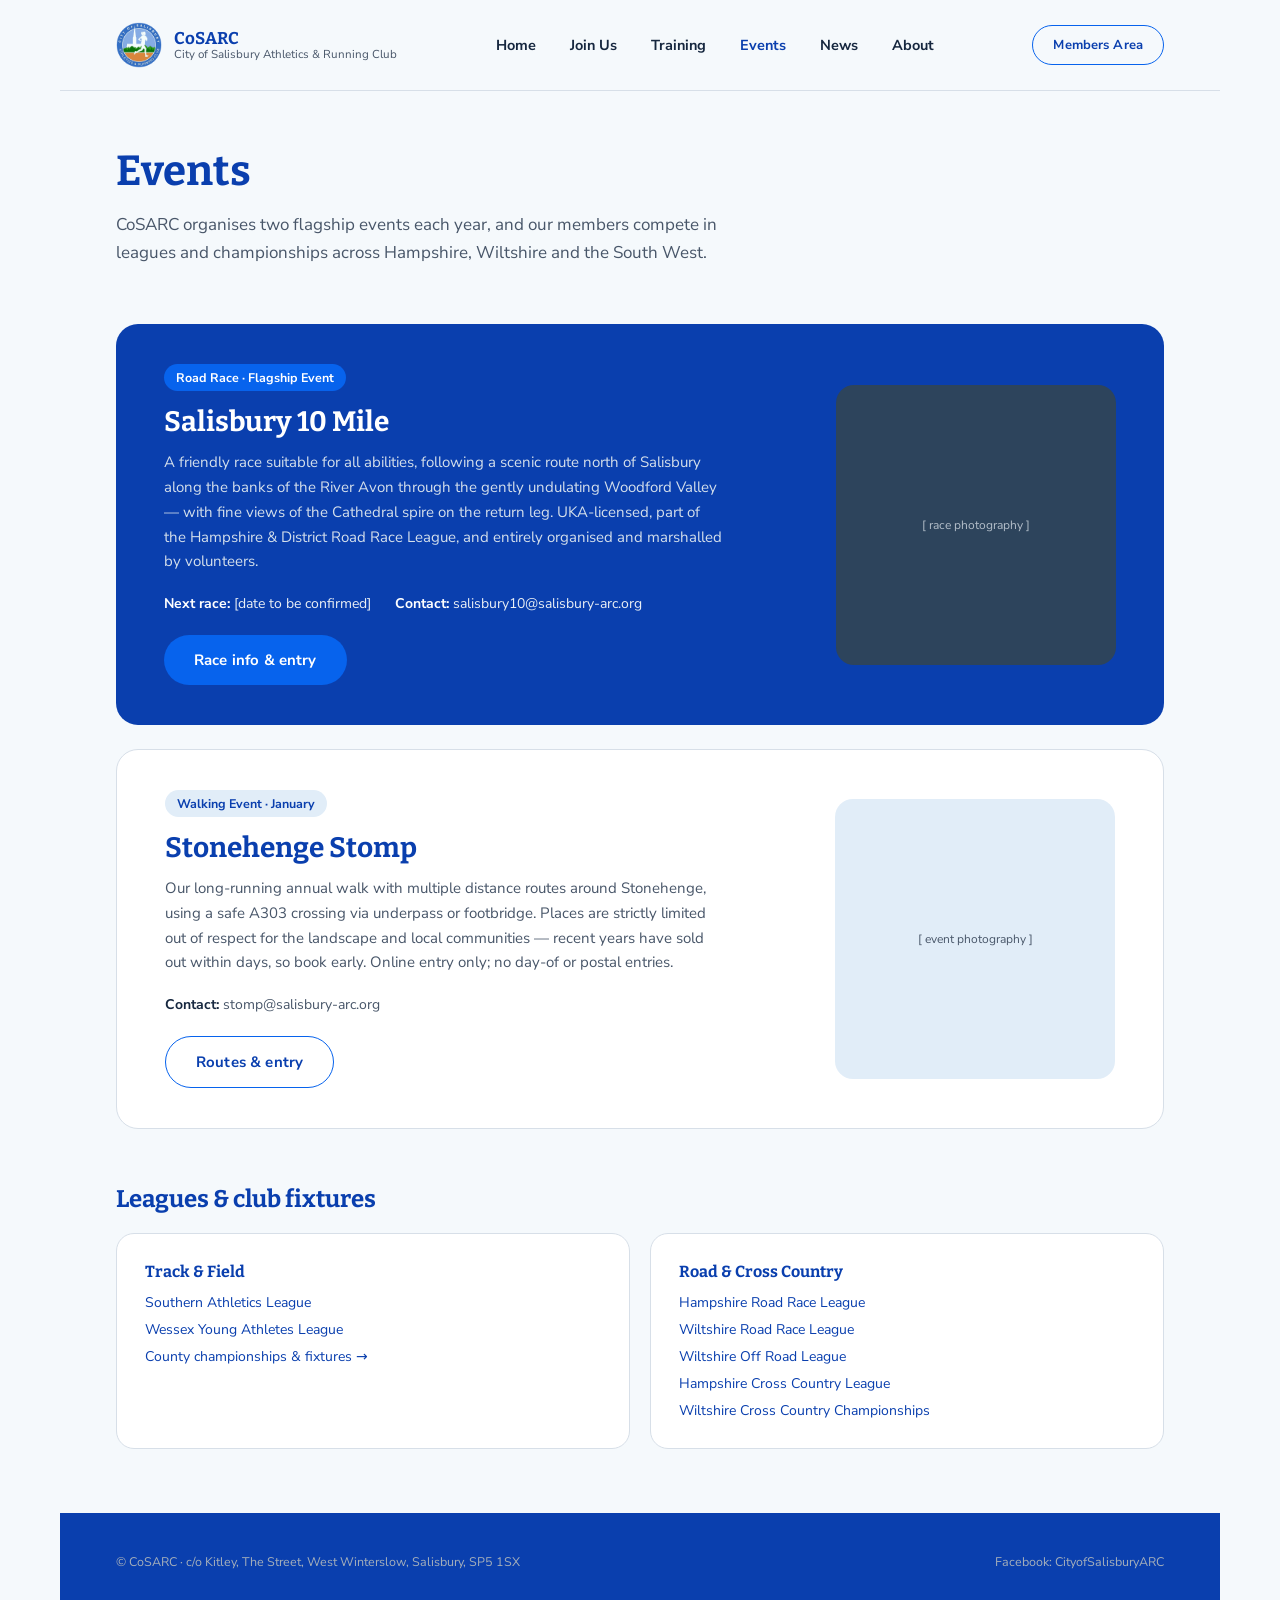
==== events.html @ d34d4a81 "Initial Starting Point First commit." ====
<!doctype html>
<html lang="en">
<head>
<meta charset="utf-8">
<meta name="viewport" content="width=device-width, initial-scale=1">
<title>Events — CoSARC</title>
<meta name="description" content="The Salisbury 10 Mile and the Stonehenge Stomp, plus the leagues and fixtures CoSARC members compete in.">
<link rel="icon" href="cosarc-logo.png">
<link rel="stylesheet" href="https://fonts.googleapis.com/css2?family=Bitter:wght@600;700&family=Nunito+Sans:wght@400;600;700;800&display=swap">
<link rel="stylesheet" href="styles.css">
</head>
<body>
<div class="site-container">

  <!-- NAV -->
  <div style="display:flex;align-items:center;justify-content:space-between;padding:22px 56px;border-bottom:1px solid var(--line);">
    <a href="index.html" style="display:flex;align-items:center;gap:12px;">
      <img src="cosarc-logo.png" alt="CoSARC logo" style="width:46px;height:46px;border-radius:50%;display:block;">
      <div style="line-height:1.15;">
        <div style="font-family:'Bitter',serif;font-weight:700;font-size:17px;color:var(--green-deep);">CoSARC</div>
        <div style="font-size:11.5px;color:var(--ink-soft);">City of Salisbury Athletics &amp; Running Club</div>
      </div>
    </a>
    <div style="display:flex;align-items:center;gap:34px;">
      <a href="index.html" class="navlink">Home</a>
      <a href="join-us.html" class="navlink">Join Us</a>
      <a href="training.html" class="navlink">Training</a>
      <a href="events.html" class="navlink navlink-active">Events</a>
      <a href="news.html" class="navlink">News</a>
      <a href="about.html" class="navlink">About</a>
    </div>
    <div class="btn btn-ghost" style="font-size:13px;padding:10px 20px;">Members Area</div>
  </div>

  <!-- PAGE HEADER -->
  <div style="padding:56px 56px 40px;max-width:760px;">
    <h1 style="font-size:42px;line-height:1.15;">Events</h1>
    <p style="font-size:17px;line-height:1.65;color:var(--ink-soft);margin-top:16px;">CoSARC organises two flagship events each year, and our members compete in leagues and championships across Hampshire, Wiltshire and the South West.</p>
  </div>

  <!-- FLAGSHIP EVENTS -->
  <div style="padding:0 56px 56px;display:flex;flex-direction:column;gap:24px;">

    <div style="background:var(--green-deep);border-radius:22px;padding:40px 48px;display:flex;gap:40px;align-items:center;">
      <div style="flex:1 1 0;">
        <span class="tag" style="background:var(--terracotta);color:#fff;">Road Race · Flagship Event</span>
        <h2 style="color:#fff;font-size:28px;margin-top:14px;">Salisbury 10 Mile</h2>
        <p style="color:oklch(90% 0.02 250);font-size:15px;line-height:1.65;margin-top:12px;max-width:560px;">A friendly race suitable for all abilities, following a scenic route north of Salisbury along the banks of the River Avon through the gently undulating Woodford Valley — with fine views of the Cathedral spire on the return leg. UKA-licensed, part of the Hampshire &amp; District Road Race League, and entirely organised and marshalled by volunteers.</p>
        <div style="display:flex;gap:24px;margin-top:20px;flex-wrap:wrap;">
          <div style="color:oklch(95% 0.01 250);font-size:14px;"><strong style="color:#fff;">Next race:</strong> [date to be confirmed]</div>
          <div style="color:oklch(95% 0.01 250);font-size:14px;"><strong style="color:#fff;">Contact:</strong> salisbury10@salisbury-arc.org</div>
        </div>
        <a class="btn btn-primary" style="margin-top:22px;width:fit-content;" href="mailto:salisbury10@salisbury-arc.org">Race info &amp; entry</a>
      </div>
      <div style="width:280px;aspect-ratio:1/1;border-radius:18px;background:oklch(38% 0.05 250);flex-shrink:0;display:flex;align-items:center;justify-content:center;">
        <div style="color:oklch(80% 0.02 250);font-size:12px;">[ race photography ]</div>
      </div>
    </div>

    <div style="background:#fff;border:1px solid var(--line);border-radius:22px;padding:40px 48px;display:flex;gap:40px;align-items:center;">
      <div style="width:280px;aspect-ratio:1/1;border-radius:18px;background:var(--cream-alt);flex-shrink:0;display:flex;align-items:center;justify-content:center;order:2;">
        <div style="color:var(--ink-soft);font-size:12px;">[ event photography ]</div>
      </div>
      <div style="flex:1 1 0;order:1;">
        <span class="tag">Walking Event · January</span>
        <h2 style="font-size:28px;margin-top:14px;">Stonehenge Stomp</h2>
        <p style="color:var(--ink-soft);font-size:15px;line-height:1.65;margin-top:12px;max-width:560px;">Our long-running annual walk with multiple distance routes around Stonehenge, using a safe A303 crossing via underpass or footbridge. Places are strictly limited out of respect for the landscape and local communities — recent years have sold out within days, so book early. Online entry only; no day-of or postal entries.</p>
        <div style="margin-top:20px;">
          <div style="color:var(--ink-soft);font-size:14px;"><strong style="color:var(--ink);">Contact:</strong> stomp@salisbury-arc.org</div>
        </div>
        <a class="btn btn-ghost" style="margin-top:22px;width:fit-content;" href="mailto:stomp@salisbury-arc.org">Routes &amp; entry</a>
      </div>
    </div>

  </div>

  <!-- LEAGUES & FIXTURES -->
  <div style="padding:0 56px 64px;">
    <h2 style="font-size:24px;margin-bottom:20px;">Leagues &amp; club fixtures</h2>
    <div style="display:grid;grid-template-columns:repeat(2, minmax(0, 1fr));gap:20px;">
      <div class="card">
        <h3 style="font-size:16px;">Track &amp; Field</h3>
        <div style="display:flex;flex-direction:column;gap:8px;margin-top:12px;font-size:14px;">
          <a href="#">Southern Athletics League</a>
          <a href="#">Wessex Young Athletes League</a>
          <a href="#">County championships &amp; fixtures →</a>
        </div>
      </div>
      <div class="card">
        <h3 style="font-size:16px;">Road &amp; Cross Country</h3>
        <div style="display:flex;flex-direction:column;gap:8px;margin-top:12px;font-size:14px;">
          <a href="https://hrrl.co.uk/" target="_blank" rel="noopener">Hampshire Road Race League</a>
          <a href="https://wiltshire-athletics.org.uk/road-running/wiltshire-road-race-league/" target="_blank" rel="noopener">Wiltshire Road Race League</a>
          <a href="https://wiltshire-athletics.org.uk/wiltshire-off-road-league/" target="_blank" rel="noopener">Wiltshire Off Road League</a>
          <a href="https://www.hampshireathletics.org.uk/events/hxcl.html" target="_blank" rel="noopener">Hampshire Cross Country League</a>
          <a href="https://wiltshire-athletics.org.uk/cross-country/" target="_blank" rel="noopener">Wiltshire Cross Country Championships</a>
        </div>
      </div>
    </div>
  </div>

  <!-- FOOTER -->
  <div style="background:var(--green-deep);padding:40px 56px;display:flex;justify-content:space-between;font-size:12.5px;color:oklch(75% 0.02 250);">
    <div>© CoSARC · c/o Kitley, The Street, West Winterslow, Salisbury, SP5 1SX</div>
    <div>Facebook: CityofSalisburyARC</div>
  </div>

</div>
</body>
</html>
---- styles.css ----
:root{
  --ink: oklch(27% 0.05 258);
  --ink-soft: oklch(45% 0.035 255);
  --cream: oklch(98% 0.006 250);
  --cream-alt: oklch(94% 0.02 250);
  --green: #0763ed;
  --green-deep: #0a3fae;
  --terracotta: #0763ed;
  --terracotta-deep: #0550c0;
  --line: oklch(90% 0.015 250);
  --amber: #dbe8ff;
}
*{box-sizing:border-box;}
html{-webkit-text-size-adjust:100%;}
body{margin:0;font-family:'Nunito Sans',system-ui,sans-serif;background:var(--cream);color:var(--ink);overflow-x:hidden;}
h1,h2,h3{font-family:'Bitter',Georgia,serif;margin:0;color:var(--green-deep);}
a{color:var(--green-deep);text-decoration:none;}
a:hover{color:var(--terracotta);}
img{max-width:100%;}
.btn{display:inline-flex;align-items:center;justify-content:center;padding:15px 30px;border-radius:28px;font-weight:700;letter-spacing:.01em;cursor:pointer;font-size:15px;border:none;}
.btn-primary{background:var(--terracotta);color:#fff;}
.btn-ghost{border:1.5px solid var(--green);color:var(--green-deep);}
.btn-ghost-light{border:1.5px solid oklch(97% 0.018 80 / .5);color:var(--cream);}
.navlink{color:var(--ink);font-weight:700;font-size:14.5px;}
.navlink-active{color:var(--green-deep);}
.card{background:#fff;border-radius:18px;padding:28px;border:1px solid var(--line);}
.tag{display:inline-flex;padding:5px 12px;border-radius:20px;background:var(--cream-alt);color:var(--green-deep);font-size:12.5px;font-weight:700;}
.tag-full{display:inline-flex;padding:5px 12px;border-radius:20px;background:oklch(88% 0.06 40);color:oklch(45% 0.1 45);font-size:12.5px;font-weight:700;}
.step-num{width:32px;height:32px;border-radius:50%;background:var(--green);color:var(--cream);display:flex;align-items:center;justify-content:center;font-weight:700;font-size:14px;flex-shrink:0;}
.pill{display:inline-flex;padding:9px 18px;border-radius:24px;background:#fff;border:1.5px solid var(--line);font-size:13.5px;font-weight:700;color:var(--ink-soft);text-decoration:none;}
.pill-active{background:var(--green-deep);border-color:var(--green-deep);color:#fff;}
.pill:hover{color:var(--terracotta);}
.pill-active:hover{color:#fff;}
.sect{padding:44px 56px;border-top:1px solid var(--line);}
table{width:100%;border-collapse:collapse;}
th{text-align:left;font-size:12.5px;letter-spacing:.04em;text-transform:uppercase;color:var(--ink-soft);padding:12px 16px;border-bottom:1.5px solid var(--line);}
td{font-size:14.5px;padding:14px 16px;border-bottom:1px solid var(--line);}

.site-container{max-width:1160px;margin:0 auto;background:var(--cream);}

/* ---- light responsive pass (the canvas mockups were drawn at a fixed
   1440px desktop width; this keeps the real site usable on a phone) ---- */
@media (max-width: 880px){
  div[style*="padding:22px 56px"]{flex-wrap:wrap;row-gap:14px;}
  div[style*="gap:34px"]{gap:16px !important;flex-wrap:wrap;}
  div[style*="gap:56px"]{flex-direction:column !important;}
  div[style*="gap:40px"]{flex-direction:column !important;}
  div[style*="repeat(3, minmax(0, 1fr))"]{grid-template-columns:1fr !important;}
  div[style*="repeat(2, minmax(0, 1fr))"]{grid-template-columns:1fr !important;}
  div[style*="grid-template-columns:1.4fr 1fr 1fr 1fr"]{grid-template-columns:1fr 1fr !important;row-gap:28px !important;}
  h1{font-size:34px !important;}
  div[style*="padding:56px 56px"],div[style*="padding: 56px 56px"]{padding-left:20px !important;padding-right:20px !important;}
  div[style*="padding:64px 56px"]{padding-left:20px !important;padding-right:20px !important;}
  div[style*="padding:0 56px"]{padding-left:20px !important;padding-right:20px !important;}
  div[style*="margin:0 56px"]{margin-left:20px !important;margin-right:20px !important;}
  .sect{padding-left:20px !important;padding-right:20px !important;}
  div[style*="40px 56px"]{padding-left:20px !important;padding-right:20px !important;flex-direction:column;gap:6px;}
}
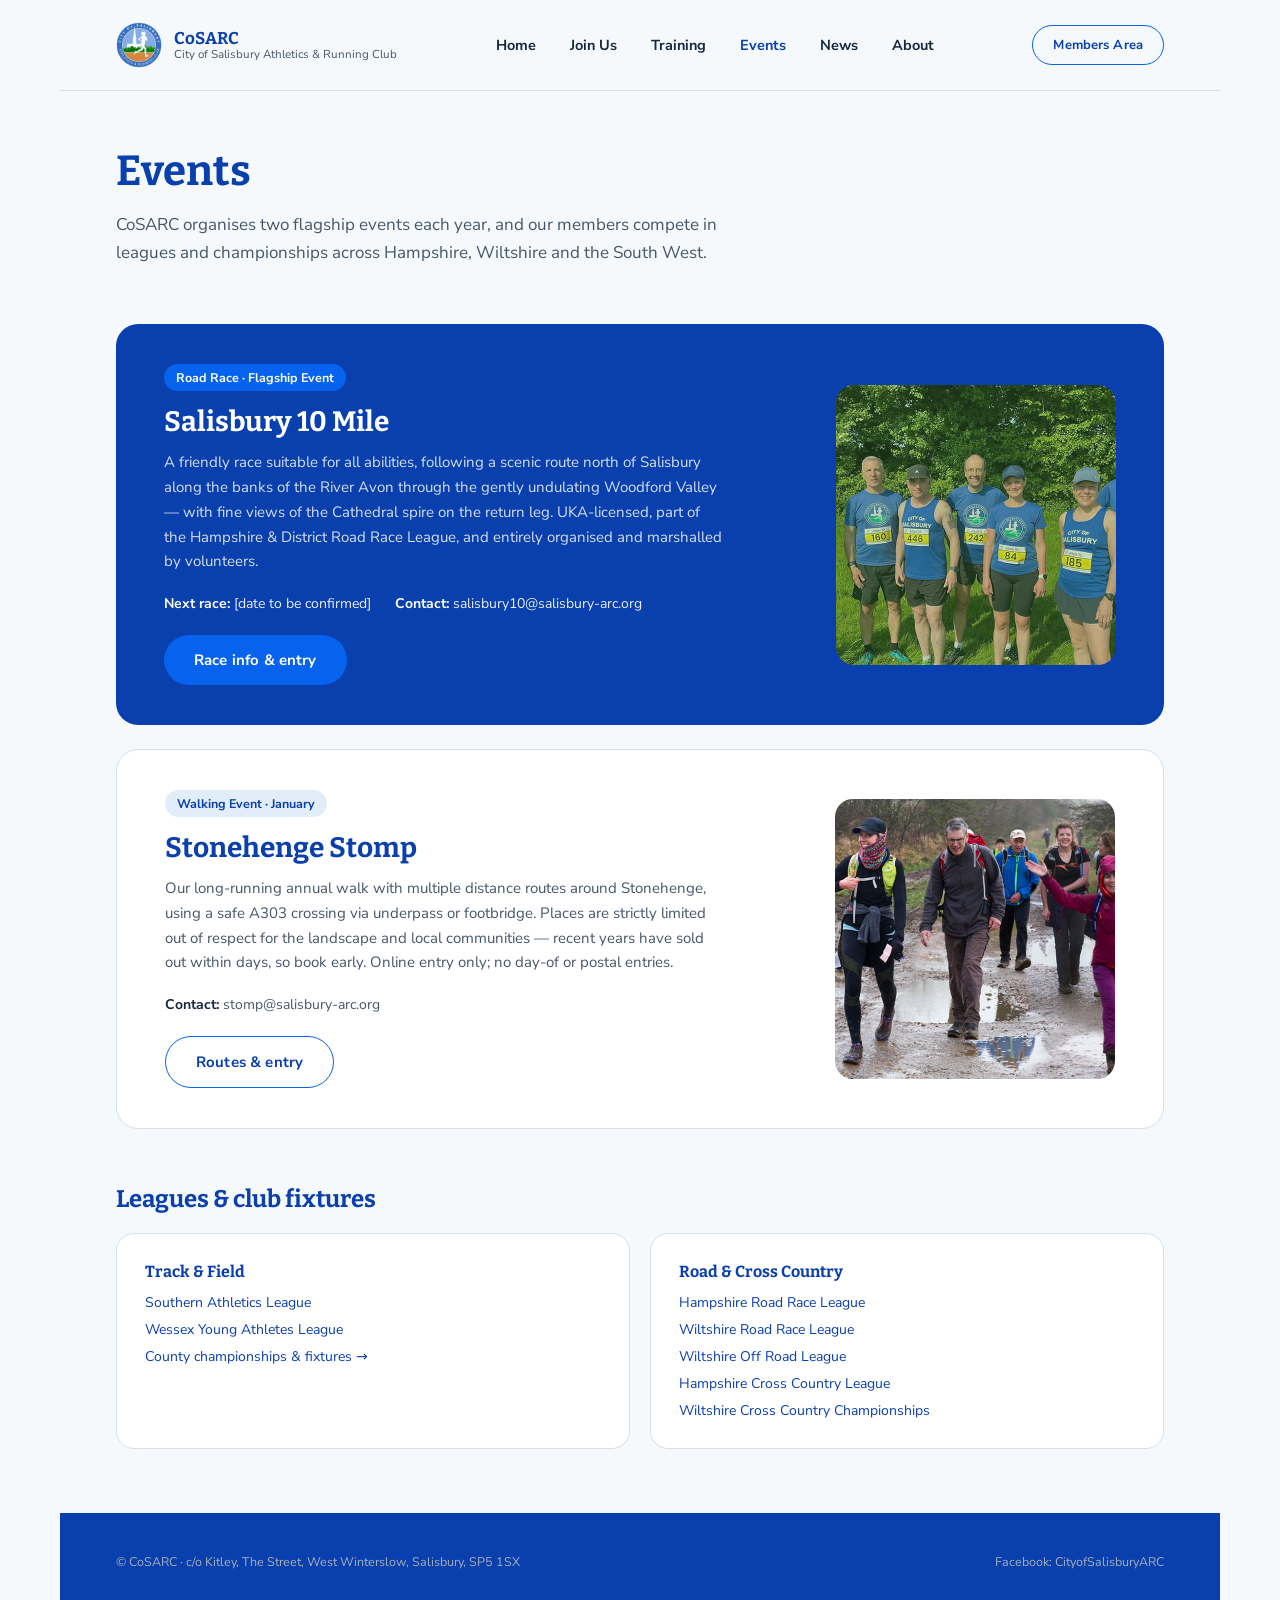
==== commit 86a22027: "Image addition" ====
--- a/events.html
+++ b/events.html
@@ -52,14 +52,14 @@
         </div>
         <a class="btn btn-primary" style="margin-top:22px;width:fit-content;" href="mailto:salisbury10@salisbury-arc.org">Race info &amp; entry</a>
       </div>
-      <div style="width:280px;aspect-ratio:1/1;border-radius:18px;background:oklch(38% 0.05 250);flex-shrink:0;display:flex;align-items:center;justify-content:center;">
-        <div style="color:oklch(80% 0.02 250);font-size:12px;">[ race photography ]</div>
+      <div style="width:280px;aspect-ratio:1/1;border-radius:18px;background:oklch(38% 0.05 250);flex-shrink:0;overflow:hidden;">
+        <img src="img-salisbury10.jpg" alt="CoSARC club runners together after a road race" style="width:100%;height:100%;object-fit:cover;display:block;">
       </div>
     </div>
 
     <div style="background:#fff;border:1px solid var(--line);border-radius:22px;padding:40px 48px;display:flex;gap:40px;align-items:center;">
-      <div style="width:280px;aspect-ratio:1/1;border-radius:18px;background:var(--cream-alt);flex-shrink:0;display:flex;align-items:center;justify-content:center;order:2;">
-        <div style="color:var(--ink-soft);font-size:12px;">[ event photography ]</div>
+      <div style="width:280px;aspect-ratio:1/1;border-radius:18px;background:var(--cream-alt);flex-shrink:0;overflow:hidden;order:2;">
+        <img src="img-stomp.jpg" alt="Walkers smiling on a muddy track during the Stonehenge Stomp" style="width:100%;height:100%;object-fit:cover;display:block;">
       </div>
       <div style="flex:1 1 0;order:1;">
         <span class="tag">Walking Event · January</span>
